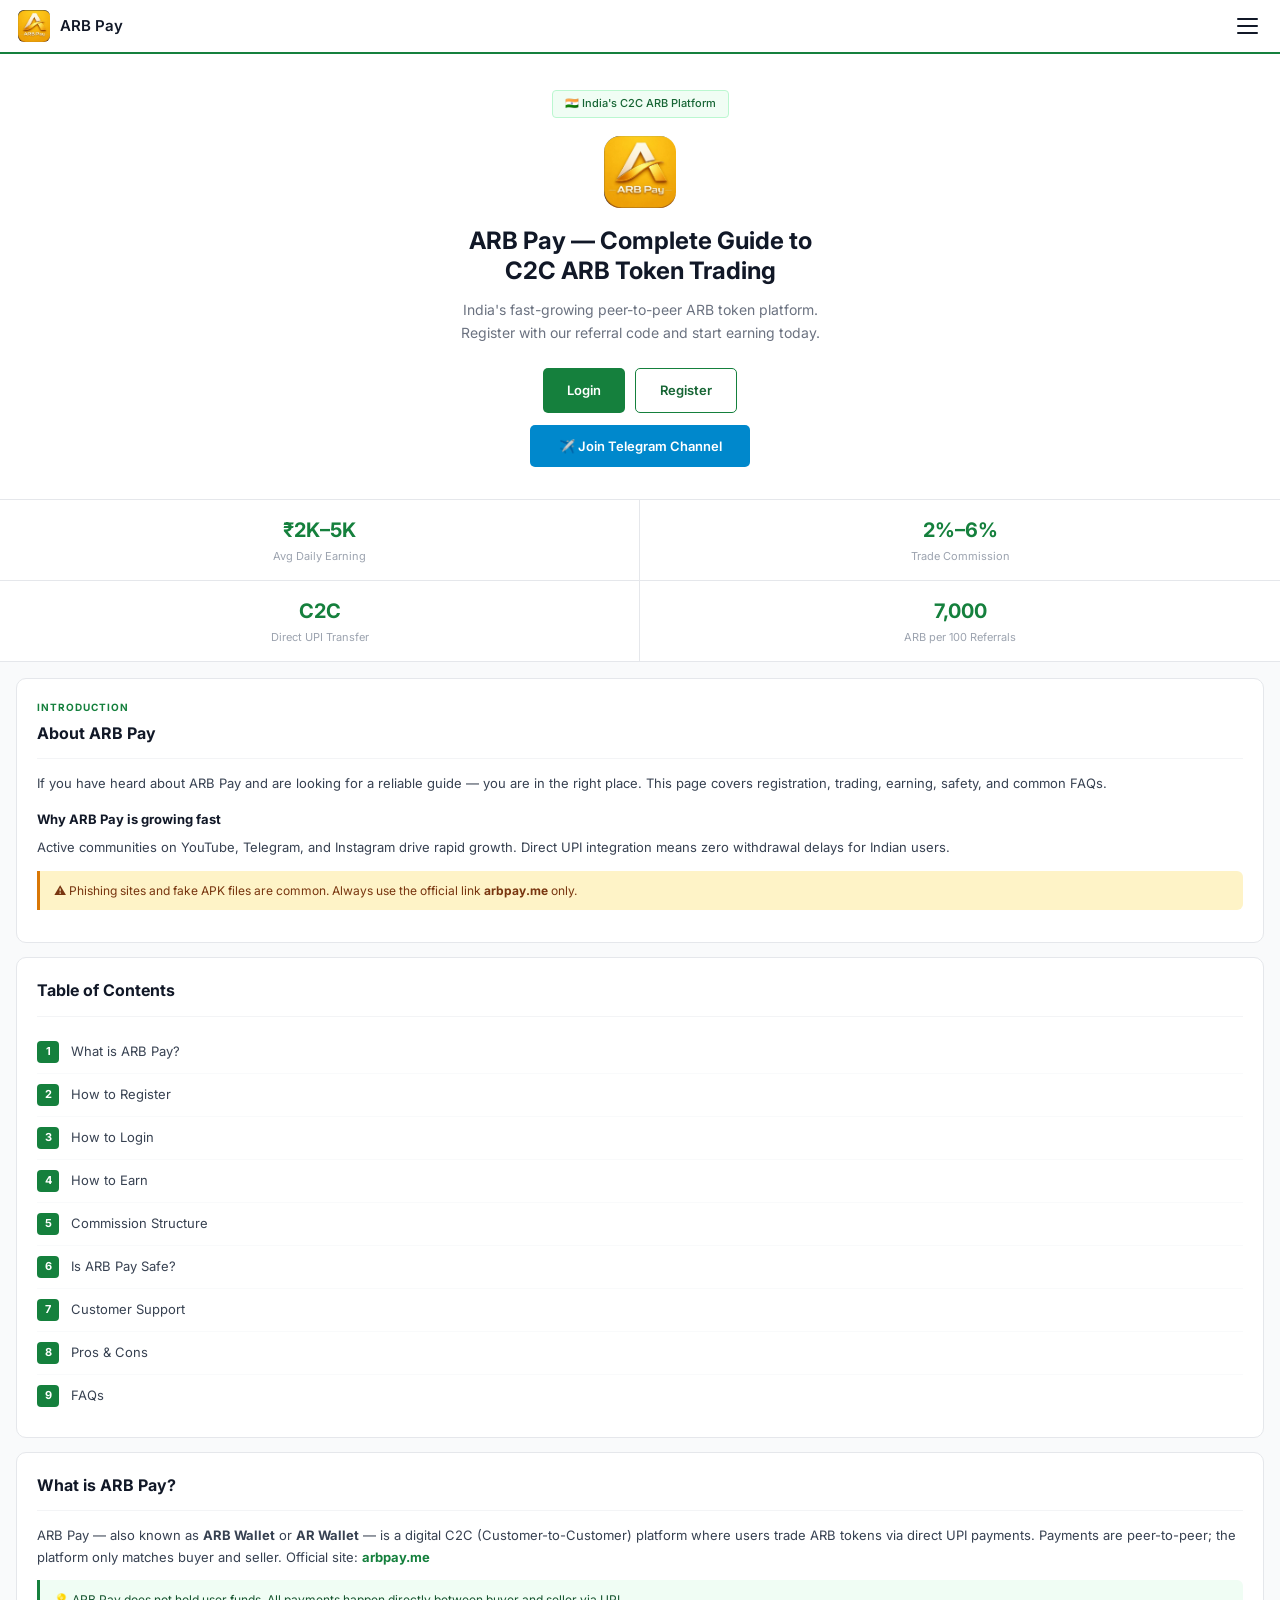
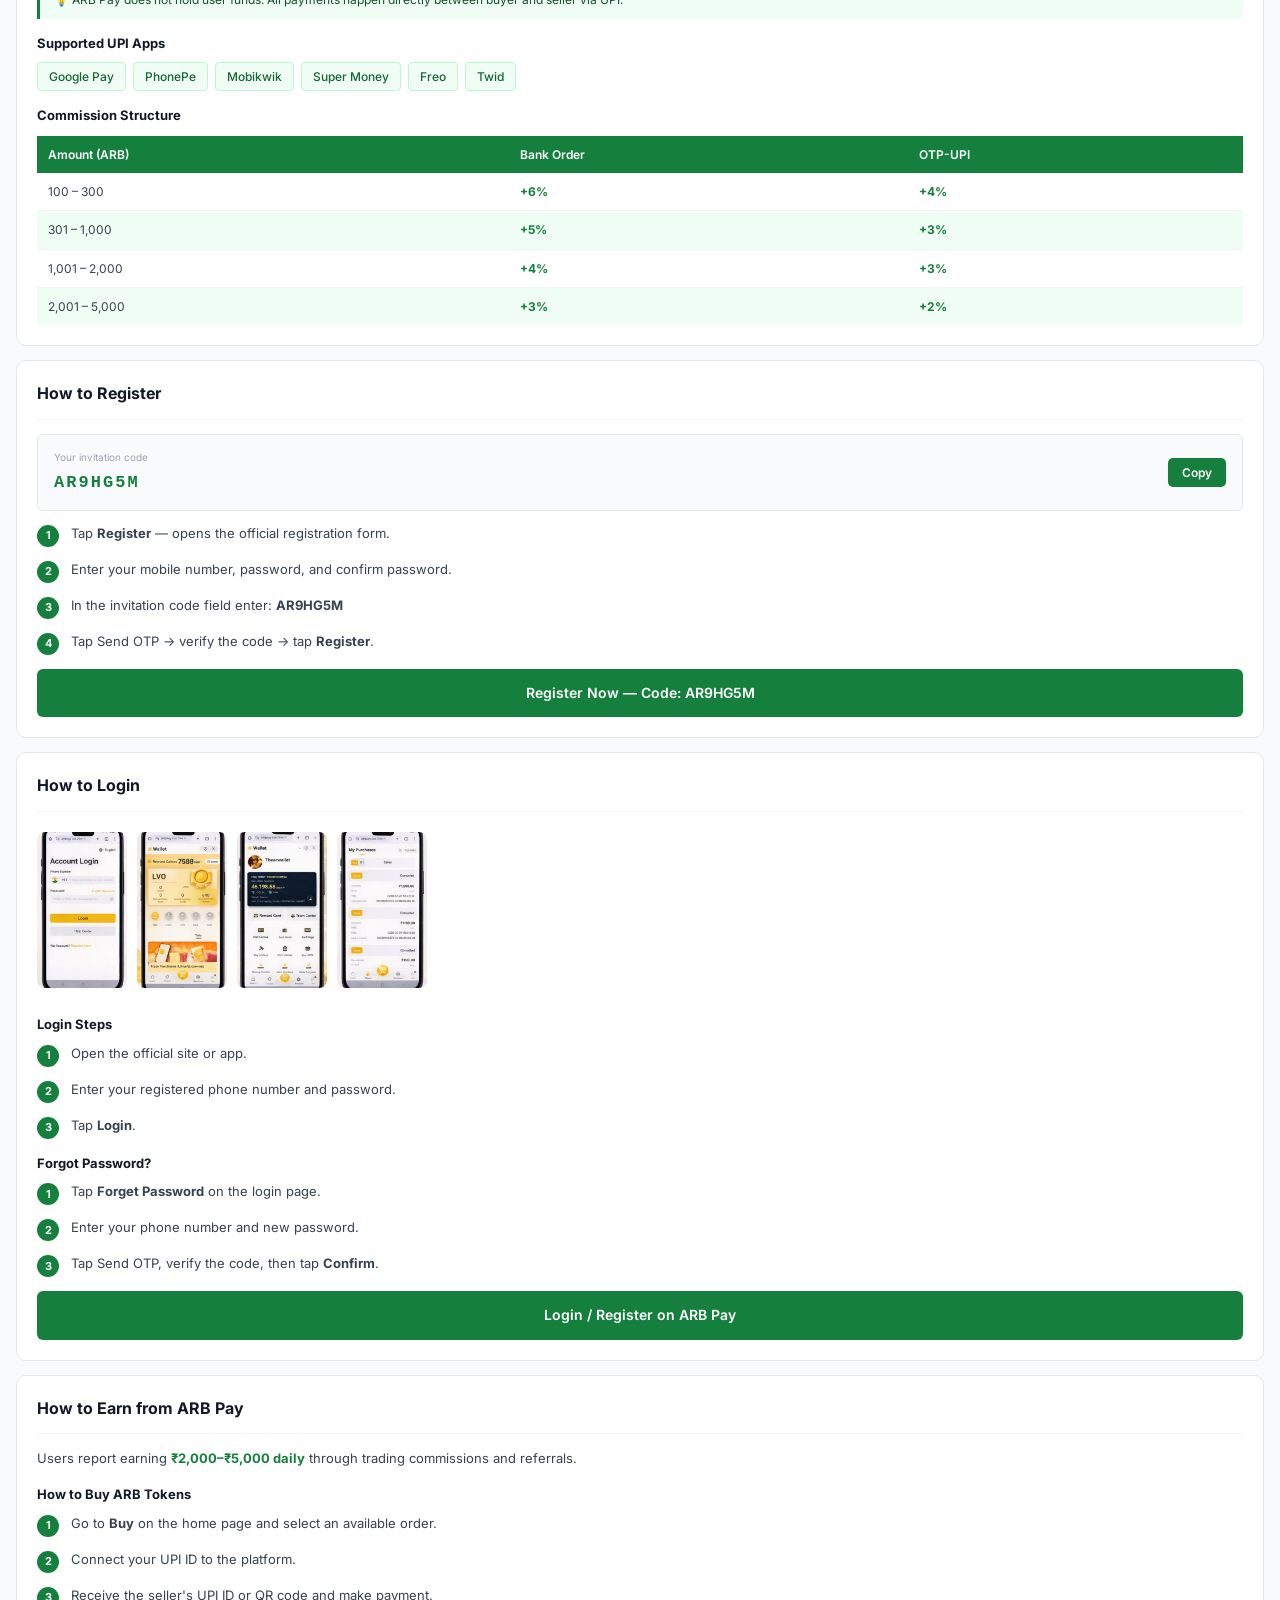
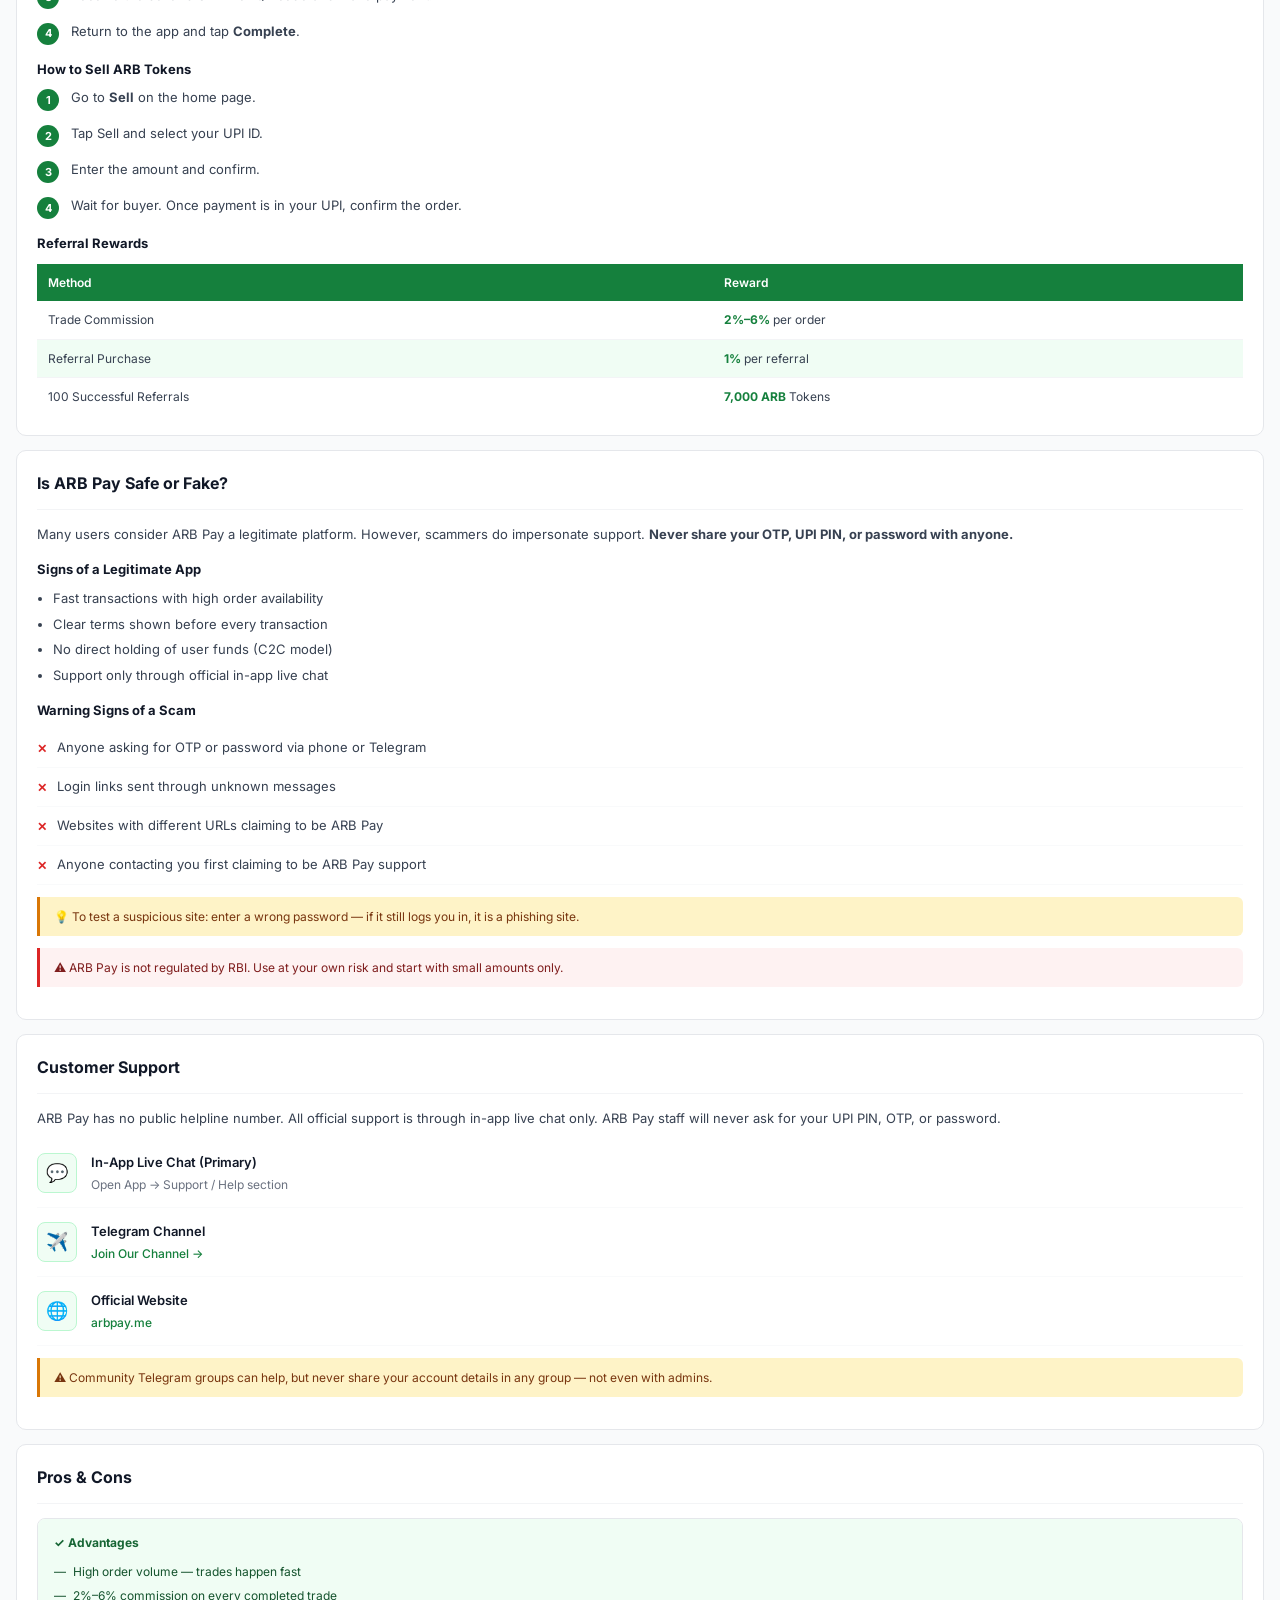
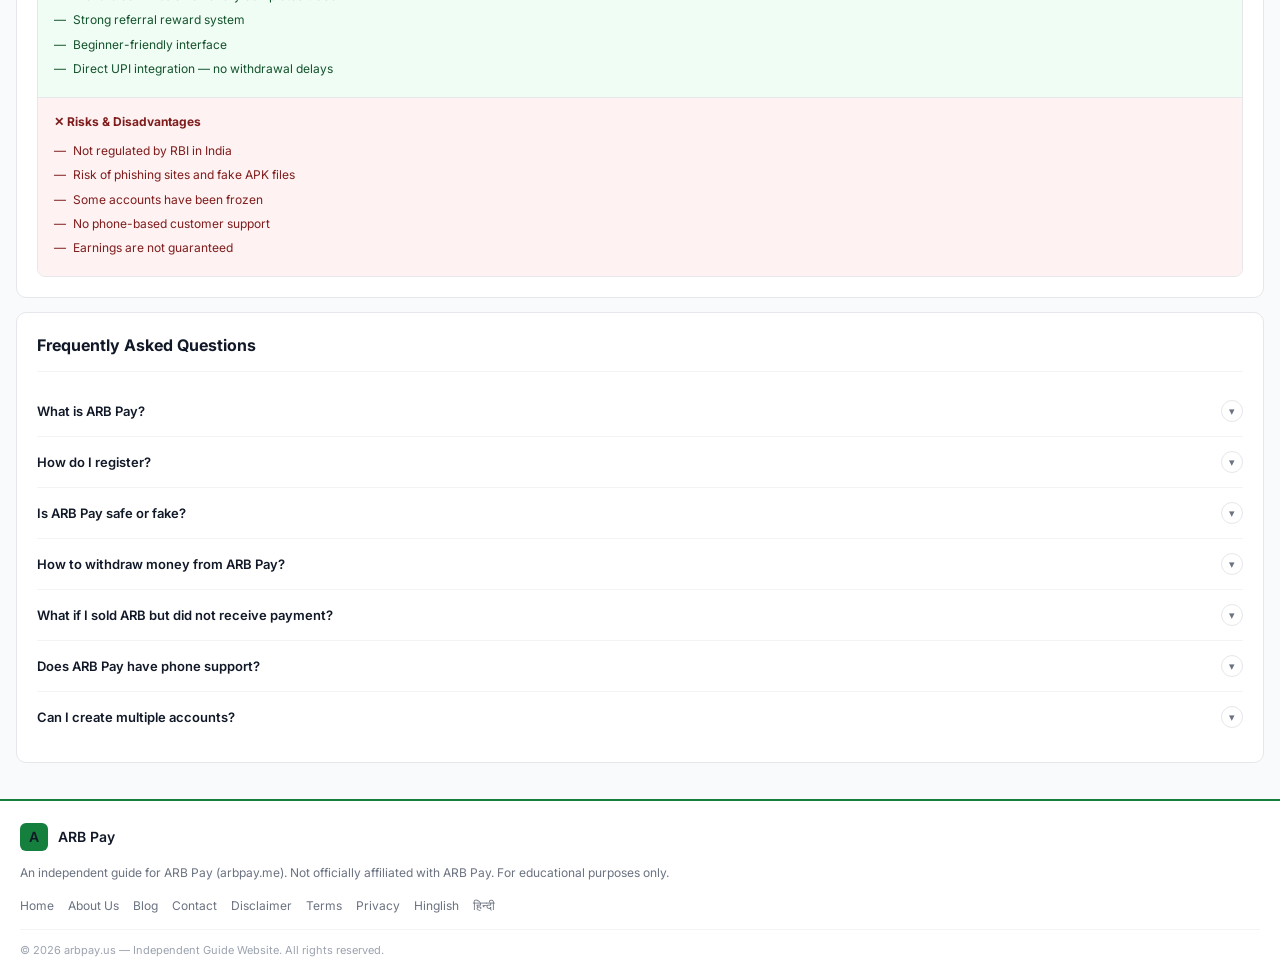
==== index.html @ 57bcad62 "Initial ARB Pay website" ====
<!DOCTYPE html>
<html lang="en">
<head>
  <link rel="icon" type="image/png" href="images/logo.png">
  <meta charset="UTF-8">
  <meta name="viewport" content="width=device-width, initial-scale=1.0">
  <title>ARB Pay – C2C ARB Token Trading Guide | arbpay.us</title>
  <meta name="description" content="Complete guide to ARB Pay. Register safely, trade ARB tokens via UPI, earn commissions. Official referral code: AR9HG5M.">
  <link rel="stylesheet" href="css/style.css">
</head>
<body>

<!-- ═══ NAVBAR ═══════════════════════════════════════════ -->
<nav class="navbar">
  <div class="navbar-brand">
    <div class="navbar-logo">
      <!-- ADD LOGO: replace below with <img src="images/logo.png" alt="ARB Pay"> -->
      <img src="images/logo.png" alt="ARB Pay" class="logo">
    </div>
    <span class="navbar-name">ARB Pay</span>
  </div>
  <button class="hamburger" id="hamBtn" aria-label="Menu">
    <span></span><span></span><span></span>
  </button>
</nav>

<!-- ═══ DRAWER OVERLAY ═══════════════════════════════════ -->
<div class="drawer-overlay" id="drawerOverlay"></div>

<!-- ═══ DRAWER ═══════════════════════════════════════════ -->
<div class="drawer" id="drawer">
  <div class="drawer-header">
    <div class="drawer-header-logo">
      <!-- ADD LOGO: <img src="images/logo.png" alt="ARB Pay"> -->
      <img src="images/logo.png" alt="ARB Pay" class="drawer-logo">
    </div>
    <span>ARB Pay Guide</span>
  </div>
  <button class="drawer-link" data-href="index.html" onclick="location.href='index.html'"><div class="drawer-icon">🏠</div>Home</button>
  <button class="drawer-link" data-href="pages/about.html" onclick="location.href='pages/about.html'"><div class="drawer-icon">💼</div>About Us</button>
  <button class="drawer-link" data-href="pages/blog.html" onclick="location.href='pages/blog.html'"><div class="drawer-icon">📝</div>Blog</button>
  <button class="drawer-link" data-href="pages/contact.html" onclick="location.href='pages/contact.html'"><div class="drawer-icon">📞</div>Contact Us</button>
  <button class="drawer-link" data-href="pages/disclaimer.html" onclick="location.href='pages/disclaimer.html'"><div class="drawer-icon">⚖️</div>Disclaimer</button>
  <button class="drawer-link" data-href="pages/terms.html" onclick="location.href='pages/terms.html'"><div class="drawer-icon">📋</div>Terms &amp; Conditions</button>
  <button class="drawer-link" data-href="pages/privacy.html" onclick="location.href='pages/privacy.html'"><div class="drawer-icon">🔐</div>Privacy Policy</button>
  <button class="drawer-link" data-href="pages/hinglish.html" onclick="location.href='pages/hinglish.html'"><div class="drawer-icon">🇮🇳</div>Hinglish Guide</button>
  <button class="drawer-link" data-href="pages/hindi.html" onclick="location.href='pages/hindi.html'"><div class="drawer-icon">📖</div>हिन्दी गाइड</button>
</div>

<!-- ═══ MAIN ══════════════════════════════════════════════ -->
<div class="main">

  <!-- HERO -->
  <section class="hero">
    <div class="hero-badge">🇮🇳 India's C2C ARB Platform</div>
    <div class="hero-logo">
      <!-- ADD LOGO: replace below with <img src="images/logo.png" alt="ARB Pay"> -->
      <img src="images/logo.png" alt="ARB Pay" class="hero-logo-img">
    </div>
    <h1>ARB Pay — Complete Guide to<br>C2C ARB Token Trading</h1>
    <p>India's fast-growing peer-to-peer ARB token platform. Register with our referral code and start earning today.</p>
    <div class="hero-btns">
      <a href="https://arbpay.me/#/register?code=AR9HG5M" target="_blank" rel="noopener" class="btn-primary">Login</a>
      <a href="https://arbpay.me/#/register?code=AR9HG5M" target="_blank" rel="noopener" class="btn-outline">Register</a>
    </div>
    <div style="display:flex;justify-content:center;">
      <a href="https://t.me/+Jl695jAfKjM0MmQ1" target="_blank" rel="noopener" class="btn-tg">✈️ Join Telegram Channel</a>
    </div>
  </section>

  <!-- STATS -->
  <div class="stats-strip">
    <div class="stat-box"><div class="stat-val">₹2K–5K</div><div class="stat-label">Avg Daily Earning</div></div>
    <div class="stat-box"><div class="stat-val">2%–6%</div><div class="stat-label">Trade Commission</div></div>
    <div class="stat-box"><div class="stat-val">C2C</div><div class="stat-label">Direct UPI Transfer</div></div>
    <div class="stat-box"><div class="stat-val">7,000</div><div class="stat-label">ARB per 100 Referrals</div></div>
  </div>

  <!-- CONTENT -->
  <div class="section">

    <!-- INTRO -->
    <div class="card">
      <div class="card-label">Introduction</div>
      <div class="card-title">About ARB Pay</div>
      <p>If you have heard about ARB Pay and are looking for a reliable guide — you are in the right place. This page covers registration, trading, earning, safety, and common FAQs.</p>
      <h3>Why ARB Pay is growing fast</h3>
      <p>Active communities on YouTube, Telegram, and Instagram drive rapid growth. Direct UPI integration means zero withdrawal delays for Indian users.</p>
      <div class="notice notice-yellow">⚠️ Phishing sites and fake APK files are common. Always use the official link <strong>arbpay.me</strong> only.</div>
    </div>

    <!-- TOC -->
    <div class="card">
      <div class="card-title">Table of Contents</div>
      <div class="toc-list">
        <div class="toc-item"><span class="toc-num">1</span>What is ARB Pay?</div>
        <div class="toc-item"><span class="toc-num">2</span>How to Register</div>
        <div class="toc-item"><span class="toc-num">3</span>How to Login</div>
        <div class="toc-item"><span class="toc-num">4</span>How to Earn</div>
        <div class="toc-item"><span class="toc-num">5</span>Commission Structure</div>
        <div class="toc-item"><span class="toc-num">6</span>Is ARB Pay Safe?</div>
        <div class="toc-item"><span class="toc-num">7</span>Customer Support</div>
        <div class="toc-item"><span class="toc-num">8</span>Pros &amp; Cons</div>
        <div class="toc-item"><span class="toc-num">9</span>FAQs</div>
      </div>
    </div>

    <!-- WHAT IS -->
    <div class="card">
      <div class="card-title">What is ARB Pay?</div>
      <p>ARB Pay — also known as <strong>ARB Wallet</strong> or <strong>AR Wallet</strong> — is a digital C2C (Customer-to-Customer) platform where users trade ARB tokens via direct UPI payments. Payments are peer-to-peer; the platform only matches buyer and seller. Official site: <strong style="color:var(--green)">arbpay.me</strong></p>
      <div class="notice notice-green">💡 ARB Pay does not hold user funds. All payments happen directly between buyer and seller via UPI.</div>
      <h3>Supported UPI Apps</h3>
      <div class="tags">
        <span class="tag">Google Pay</span>
        <span class="tag">PhonePe</span>
        <span class="tag">Mobikwik</span>
        <span class="tag">Super Money</span>
        <span class="tag">Freo</span>
        <span class="tag">Twid</span>
      </div>
      <h3>Commission Structure</h3>
      <table class="data-table">
        <thead><tr><th>Amount (ARB)</th><th>Bank Order</th><th>OTP-UPI</th></tr></thead>
        <tbody>
          <tr><td>100 – 300</td><td><strong>+6%</strong></td><td><strong>+4%</strong></td></tr>
          <tr><td>301 – 1,000</td><td><strong>+5%</strong></td><td><strong>+3%</strong></td></tr>
          <tr><td>1,001 – 2,000</td><td><strong>+4%</strong></td><td><strong>+3%</strong></td></tr>
          <tr><td>2,001 – 5,000</td><td><strong>+3%</strong></td><td><strong>+2%</strong></td></tr>
        </tbody>
      </table>
    </div>

    <!-- REGISTER -->
    <div class="card">
      <div class="card-title">How to Register</div>
      <div class="code-box">
        <div>
          <div class="code-label">Your invitation code</div>
          <div class="code-val">AR9HG5M</div>
        </div>
        <button class="copy-btn" data-copy="AR9HG5M">Copy</button>
      </div>
      <div class="step"><div class="step-num">1</div><div class="step-text">Tap <strong>Register</strong> — opens the official registration form.</div></div>
      <div class="step"><div class="step-num">2</div><div class="step-text">Enter your mobile number, password, and confirm password.</div></div>
      <div class="step"><div class="step-num">3</div><div class="step-text">In the invitation code field enter: <strong>AR9HG5M</strong></div></div>
      <div class="step"><div class="step-num">4</div><div class="step-text">Tap Send OTP → verify the code → tap <strong>Register</strong>.</div></div>
      <a href="https://arbpay.me/#/register?code=AR9HG5M" target="_blank" rel="noopener" class="btn-full">Register Now — Code: AR9HG5M</a>
    </div>

    <!-- LOGIN -->
    <div class="card">
      <div class="card-title">How to Login</div>
      <!-- SCREENSHOTS: replace placeholder divs with actual images like:
           <img src="images/screenshots/login.png" alt="Login screen"> -->
      <div class="screenshot-row">
        <img src="images/screenshots/login.png" alt="Login screen">
        <img src="images/screenshots/home.png" alt="Home screen">
        <img src="images/screenshots/wallet.png" alt="Wallet screen">
        <img src="images/screenshots/trade.png" alt="Trade screen">
      </div>
      <h3>Login Steps</h3>
      <div class="step"><div class="step-num">1</div><div class="step-text">Open the official site or app.</div></div>
      <div class="step"><div class="step-num">2</div><div class="step-text">Enter your registered phone number and password.</div></div>
      <div class="step"><div class="step-num">3</div><div class="step-text">Tap <strong>Login</strong>.</div></div>
      <h3>Forgot Password?</h3>
      <div class="step"><div class="step-num">1</div><div class="step-text">Tap <strong>Forget Password</strong> on the login page.</div></div>
      <div class="step"><div class="step-num">2</div><div class="step-text">Enter your phone number and new password.</div></div>
      <div class="step"><div class="step-num">3</div><div class="step-text">Tap Send OTP, verify the code, then tap <strong>Confirm</strong>.</div></div>
      <a href="https://arbpay.me/#/register?code=AR9HG5M" target="_blank" rel="noopener" class="btn-full">Login / Register on ARB Pay</a>
    </div>

    <!-- EARN -->
    <div class="card">
      <div class="card-title">How to Earn from ARB Pay</div>
      <p>Users report earning <strong style="color:var(--green)">₹2,000–₹5,000 daily</strong> through trading commissions and referrals.</p>
      <h3>How to Buy ARB Tokens</h3>
      <div class="step"><div class="step-num">1</div><div class="step-text">Go to <strong>Buy</strong> on the home page and select an available order.</div></div>
      <div class="step"><div class="step-num">2</div><div class="step-text">Connect your UPI ID to the platform.</div></div>
      <div class="step"><div class="step-num">3</div><div class="step-text">Receive the seller's UPI ID or QR code and make payment.</div></div>
      <div class="step"><div class="step-num">4</div><div class="step-text">Return to the app and tap <strong>Complete</strong>.</div></div>
      <h3>How to Sell ARB Tokens</h3>
      <div class="step"><div class="step-num">1</div><div class="step-text">Go to <strong>Sell</strong> on the home page.</div></div>
      <div class="step"><div class="step-num">2</div><div class="step-text">Tap Sell and select your UPI ID.</div></div>
      <div class="step"><div class="step-num">3</div><div class="step-text">Enter the amount and confirm.</div></div>
      <div class="step"><div class="step-num">4</div><div class="step-text">Wait for buyer. Once payment is in your UPI, confirm the order.</div></div>
      <h3>Referral Rewards</h3>
      <table class="data-table">
        <thead><tr><th>Method</th><th>Reward</th></tr></thead>
        <tbody>
          <tr><td>Trade Commission</td><td><strong>2%–6%</strong> per order</td></tr>
          <tr><td>Referral Purchase</td><td><strong>1%</strong> per referral</td></tr>
          <tr><td>100 Successful Referrals</td><td><strong>7,000 ARB</strong> Tokens</td></tr>
        </tbody>
      </table>
    </div>

    <!-- SAFETY -->
    <div class="card">
      <div class="card-title">Is ARB Pay Safe or Fake?</div>
      <p>Many users consider ARB Pay a legitimate platform. However, scammers do impersonate support. <strong>Never share your OTP, UPI PIN, or password with anyone.</strong></p>
      <h3>Signs of a Legitimate App</h3>
      <ul style="margin-top:8px;padding-left:16px;list-style:disc;">
        <li style="font-size:13px;color:var(--ink-2);margin-bottom:5px;">Fast transactions with high order availability</li>
        <li style="font-size:13px;color:var(--ink-2);margin-bottom:5px;">Clear terms shown before every transaction</li>
        <li style="font-size:13px;color:var(--ink-2);margin-bottom:5px;">No direct holding of user funds (C2C model)</li>
        <li style="font-size:13px;color:var(--ink-2);">Support only through official in-app live chat</li>
      </ul>
      <h3>Warning Signs of a Scam</h3>
      <div class="scam-item"><span class="scam-x">✕</span>Anyone asking for OTP or password via phone or Telegram</div>
      <div class="scam-item"><span class="scam-x">✕</span>Login links sent through unknown messages</div>
      <div class="scam-item"><span class="scam-x">✕</span>Websites with different URLs claiming to be ARB Pay</div>
      <div class="scam-item"><span class="scam-x">✕</span>Anyone contacting you first claiming to be ARB Pay support</div>
      <div class="notice notice-yellow">💡 To test a suspicious site: enter a wrong password — if it still logs you in, it is a phishing site.</div>
      <div class="notice notice-red">⚠️ ARB Pay is not regulated by RBI. Use at your own risk and start with small amounts only.</div>
    </div>

    <!-- SUPPORT -->
    <div class="card">
      <div class="card-title">Customer Support</div>
      <p>ARB Pay has no public helpline number. All official support is through in-app live chat only. ARB Pay staff will never ask for your UPI PIN, OTP, or password.</p>
      <div class="support-item">
        <div class="support-icon">💬</div>
        <div>
          <div class="support-title">In-App Live Chat (Primary)</div>
          <div class="support-sub">Open App → Support / Help section</div>
        </div>
      </div>
      <div class="support-item">
        <div class="support-icon">✈️</div>
        <div>
          <div class="support-title">Telegram Channel</div>
          <div class="support-sub"><a href="https://t.me/+Jl695jAfKjM0MmQ1" target="_blank">Join Our Channel →</a></div>
        </div>
      </div>
      <div class="support-item">
        <div class="support-icon">🌐</div>
        <div>
          <div class="support-title">Official Website</div>
          <div class="support-sub"><a href="https://arbpay.me" target="_blank">arbpay.me</a></div>
        </div>
      </div>
      <div class="notice notice-yellow">⚠️ Community Telegram groups can help, but never share your account details in any group — not even with admins.</div>
    </div>

    <!-- PROS CONS -->
    <div class="card">
      <div class="card-title">Pros &amp; Cons</div>
      <div class="pros-cons">
        <div class="pros-box">
          <h4>✓ Advantages</h4>
          <ul>
            <li><span>—</span>High order volume — trades happen fast</li>
            <li><span>—</span>2%–6% commission on every completed trade</li>
            <li><span>—</span>Strong referral reward system</li>
            <li><span>—</span>Beginner-friendly interface</li>
            <li><span>—</span>Direct UPI integration — no withdrawal delays</li>
          </ul>
        </div>
        <div class="cons-box">
          <h4>✕ Risks &amp; Disadvantages</h4>
          <ul>
            <li><span>—</span>Not regulated by RBI in India</li>
            <li><span>—</span>Risk of phishing sites and fake APK files</li>
            <li><span>—</span>Some accounts have been frozen</li>
            <li><span>—</span>No phone-based customer support</li>
            <li><span>—</span>Earnings are not guaranteed</li>
          </ul>
        </div>
      </div>
    </div>

    <!-- FAQ -->
    <div class="card">
      <div class="card-title">Frequently Asked Questions</div>
      <div class="faq-item">
        <button class="faq-btn"><span class="faq-q">What is ARB Pay?</span><span class="faq-arrow">▾</span></button>
        <div class="faq-answer">ARB Pay is a digital C2C platform for ARB token trading, buy-sell transactions, and referral earning. Also known as ARB Wallet and AR Wallet. Official site: arbpay.me.</div>
      </div>
      <div class="faq-item">
        <button class="faq-btn"><span class="faq-q">How do I register?</span><span class="faq-arrow">▾</span></button>
        <div class="faq-answer">Tap Register on this page. Enter your phone number, create a password, and use invitation code <strong>AR9HG5M</strong>. Verify via OTP and you are ready.</div>
      </div>
      <div class="faq-item">
        <button class="faq-btn"><span class="faq-q">Is ARB Pay safe or fake?</span><span class="faq-arrow">▾</span></button>
        <div class="faq-answer">Many users consider it safe. Always start with a small amount and never share your OTP or account details with anyone including those claiming to be support agents.</div>
      </div>
      <div class="faq-item">
        <button class="faq-btn"><span class="faq-q">How to withdraw money from ARB Pay?</span><span class="faq-arrow">▾</span></button>
        <div class="faq-answer">ARB Pay does not support direct bank withdrawals. Sell your ARB tokens — the buyer sends money directly to your UPI. Confirm the order only after verifying you have received payment.</div>
      </div>
      <div class="faq-item">
        <button class="faq-btn"><span class="faq-q">What if I sold ARB but did not receive payment?</span><span class="faq-arrow">▾</span></button>
        <div class="faq-answer">Do NOT tap "Confirm Receipt." Immediately tap the <strong>Appeal</strong> button to freeze the transaction and notify support. Confirming without payment is irreversible.</div>
      </div>
      <div class="faq-item">
        <button class="faq-btn"><span class="faq-q">Does ARB Pay have phone support?</span><span class="faq-arrow">▾</span></button>
        <div class="faq-answer">No. All support is through the official in-app live chat only. Anyone calling you claiming to be ARB Pay support is a scammer.</div>
      </div>
      <div class="faq-item">
        <button class="faq-btn"><span class="faq-q">Can I create multiple accounts?</span><span class="faq-arrow">▾</span></button>
        <div class="faq-answer">No. One account per user is strictly enforced. Duplicate accounts are permanently suspended without prior notice.</div>
      </div>
    </div>

  </div><!-- /section -->
</div><!-- /main -->

<!-- ═══ FOOTER ════════════════════════════════════════════ -->
<footer class="footer">
  <div class="footer-brand">
    <div class="footer-logo">
      <!-- ADD LOGO: <img src="images/logo.png" alt="ARB Pay"> -->
      <span class="footer-logo-text">A</span>
    </div>
    <span>ARB Pay</span>
  </div>
  <p class="footer-desc">An independent guide for ARB Pay (arbpay.me). Not officially affiliated with ARB Pay. For educational purposes only.</p>
  <div class="footer-links">
    <a href="index.html">Home</a>
    <a href="pages/about.html">About Us</a>
    <a href="pages/blog.html">Blog</a>
    <a href="pages/contact.html">Contact</a>
    <a href="pages/disclaimer.html">Disclaimer</a>
    <a href="pages/terms.html">Terms</a>
    <a href="pages/privacy.html">Privacy</a>
    <a href="pages/hinglish.html">Hinglish</a>
    <a href="pages/hindi.html">हिन्दी</a>
  </div>
  <div class="footer-copy">© 2026 arbpay.us — Independent Guide Website. All rights reserved.</div>
</footer>

<script src="js/app.js"></script>
</body>
</html>
---- css/style.css ----
@import url('https://fonts.googleapis.com/css2?family=Inter:wght@400;500;600;700&display=swap');

/* ─── RESET ─────────────────────────────── */
*, *::before, *::after { box-sizing: border-box; margin: 0; padding: 0; }
html { scroll-behavior: smooth; }
body { font-family: 'Inter', -apple-system, BlinkMacSystemFont, sans-serif; font-size: 15px; line-height: 1.6; background: #F9FAFB; color: #111827; -webkit-font-smoothing: antialiased; }
a { text-decoration: none; color: inherit; }
ul, ol { padding-left: 0; list-style: none; }
button { cursor: pointer; font-family: inherit; }
img { max-width: 100%; display: block; }

/* ─── TOKENS ─────────────────────────────── */
:root {
  --green:   #15803D;
  --green-d: #166534;
  --green-l: #DCFCE7;
  --green-50:#F0FDF4;
  --gold:    #B45309;
  --gold-l:  #FEF3C7;
  --gold-b:  #D97706;
  --ink:     #111827;
  --ink-2:   #374151;
  --ink-3:   #6B7280;
  --ink-4:   #9CA3AF;
  --border:  #E5E7EB;
  --white:   #FFFFFF;
  --surface: #F9FAFB;
  --red-bg:  #FEF2F2;
  --red:     #DC2626;
}

/* ─── NAVBAR ─────────────────────────────── */
.navbar {
  position: fixed; top: 0; left: 0; right: 0; z-index: 100;
  background: var(--white);
  border-bottom: 2px solid var(--green);
  height: 54px;
  display: flex; align-items: center; justify-content: space-between;
  padding: 0 18px;
}
.navbar-brand {
  display: flex; align-items: center; gap: 10px;
}
.navbar-logo {
  width: 32px; height: 32px;
  background: var(--green);
  border-radius: 6px;
  display: flex; align-items: center; justify-content: center;
  overflow: hidden;
}
.navbar-logo img { width: 100%; height: 100%; object-fit: cover; }
.navbar-logo-text { color: var(--white); font-weight: 600; font-size: 14px; }
.navbar-name { font-size: 15px; font-weight: 600; color: var(--ink); }

.hamburger {
  background: none; border: none;
  display: flex; flex-direction: column; gap: 5px; padding: 4px;
}
.hamburger span {
  display: block; width: 21px; height: 2px;
  background: var(--ink); border-radius: 2px;
  transition: all 0.22s ease;
}
.hamburger.open span:nth-child(1) { transform: translateY(7px) rotate(45deg); }
.hamburger.open span:nth-child(2) { opacity: 0; }
.hamburger.open span:nth-child(3) { transform: translateY(-7px) rotate(-45deg); }

/* ─── DRAWER ─────────────────────────────── */
.drawer-overlay {
  display: none;
  position: fixed; inset: 54px 0 0 0;
  background: rgba(0,0,0,0.3);
  z-index: 98;
}
.drawer-overlay.show { display: block; }

.drawer {
  position: fixed; top: 54px; right: 0;
  width: 248px; height: calc(100vh - 54px);
  background: var(--white);
  border-left: 2px solid var(--green);
  z-index: 99;
  overflow-y: auto;
  transform: translateX(110%);
  transition: transform 0.28s cubic-bezier(0.4,0,0.2,1);
  box-shadow: -4px 0 20px rgba(0,0,0,0.08);
}
.drawer.open { transform: translateX(0); }
.logo{
    width:40px;
    height:40px;
    object-fit:contain;
}

.drawer-logo{
    width:40px;
    height:40px;
    object-fit:contain;
}
.hero-logo-img{
    width:80px;
    height:80px;
    object-fit:contain;
}

.drawer-header {
  background: var(--green);
  padding: 14px 16px;
  display: flex; align-items: center; gap: 10px;
}
.drawer-header-logo {
  width: 28px; height: 28px;
  background: rgba(255,255,255,0.2);
  border-radius: 5px;
  display: flex; align-items: center; justify-content: center;
  overflow: hidden;
}
.drawer-header-logo img { width: 100%; height: 100%; object-fit: cover; }
.drawer-header-logo-text { color: var(--white); font-size: 12px; font-weight: 600; }
.drawer-header span { color: var(--white); font-size: 13px; font-weight: 600; }

.drawer-link {
  display: flex; align-items: center; gap: 12px;
  padding: 13px 16px;
  border-bottom: 1px solid #F3F4F6;
  font-size: 13px; font-weight: 500; color: var(--ink-2);
  transition: background 0.12s, color 0.12s;
  background: none; border-left: none; border-right: none; border-top: none;
  width: 100%; text-align: left;
}
.drawer-link:hover, .drawer-link.active {
  background: var(--green-50); color: var(--green-d);
}
.drawer-icon {
  width: 26px; height: 26px;
  background: #F3F4F6; border-radius: 5px;
  display: flex; align-items: center; justify-content: center;
  font-size: 14px; flex-shrink: 0;
  transition: background 0.12s;
}
.drawer-link:hover .drawer-icon { background: var(--green-l); }

/* ─── MAIN CONTENT ────────────────────────── */
.main { padding-top: 54px; }

/* ─── HERO ─────────────────────────────────── */
.hero {
  background: var(--white);
  border-bottom: 1px solid var(--border);
  padding: 36px 20px 32px;
  text-align: center;
}
.hero-badge {
  display: inline-flex; align-items: center; gap: 6px;
  border: 1px solid #BBF7D0; color: var(--green-d);
  font-size: 11px; font-weight: 500;
  padding: 4px 12px; border-radius: 4px;
  background: var(--green-50); margin-bottom: 18px;
}
.hero-logo {
  width: 72px; height: 72px;
  background: var(--green); border-radius: 16px;
  margin: 0 auto 18px;
  display: flex; align-items: center; justify-content: center;
  overflow: hidden;
}
.hero-logo img { width: 100%; height: 100%; object-fit: cover; }
.hero-logo-text { color: var(--white); font-size: 28px; font-weight: 700; }
.hero h1 {
  font-size: 24px; font-weight: 700; line-height: 1.25;
  color: var(--ink); margin-bottom: 12px;
}
.hero p {
  font-size: 14px; color: var(--ink-3); line-height: 1.65;
  margin-bottom: 24px; max-width: 380px; margin-left: auto; margin-right: auto;
}
.hero-btns { display: flex; gap: 10px; justify-content: center; flex-wrap: wrap; margin-bottom: 12px; }

.btn-primary {
  display: inline-flex; align-items: center; gap: 6px;
  background: var(--green); color: var(--white);
  font-size: 13px; font-weight: 600;
  padding: 11px 24px; border-radius: 5px; border: none;
  transition: background 0.15s;
  text-decoration: none;
}
.btn-primary:hover { background: var(--green-d); }

.btn-outline {
  display: inline-flex; align-items: center; gap: 6px;
  background: var(--white); color: var(--green-d);
  font-size: 13px; font-weight: 600;
  padding: 11px 24px; border-radius: 5px;
  border: 1.5px solid var(--green);
  transition: background 0.15s;
  text-decoration: none;
}
.btn-outline:hover { background: var(--green-50); }

.btn-tg {
  display: inline-flex; align-items: center; justify-content: center; gap: 7px;
  background: #0088cc; color: var(--white);
  font-size: 13px; font-weight: 600;
  padding: 11px 24px; border-radius: 5px; border: none;
  min-width: 220px; text-decoration: none;
  transition: opacity 0.15s;
}
.btn-tg:hover { opacity: 0.9; }

/* ─── STATS STRIP ─────────────────────────── */
.stats-strip {
  display: grid; grid-template-columns: 1fr 1fr;
  background: var(--white);
  border-bottom: 1px solid var(--border);
}
.stat-box {
  padding: 14px 12px; text-align: center;
  border-right: 1px solid var(--border);
  border-bottom: 1px solid var(--border);
}
.stat-box:nth-child(2n) { border-right: none; }
.stat-box:nth-child(3), .stat-box:nth-child(4) { border-bottom: none; }
.stat-val { font-size: 20px; font-weight: 700; color: var(--green); }
.stat-label { font-size: 11px; color: var(--ink-4); margin-top: 2px; }

/* ─── SECTION ─────────────────────────────── */
.section { padding: 16px; }

/* ─── CARD ─────────────────────────────────── */
.card {
  background: var(--white);
  border: 1px solid var(--border);
  border-radius: 10px;
  padding: 20px;
  margin-bottom: 14px;
}
.card-label {
  font-size: 10px; font-weight: 700;
  letter-spacing: 0.1em; text-transform: uppercase;
  color: var(--green); margin-bottom: 6px;
}
.card-title {
  font-size: 16px; font-weight: 700; color: var(--ink);
  padding-bottom: 12px; margin-bottom: 14px;
  border-bottom: 1px solid #F3F4F6;
}
.card p { font-size: 13px; color: var(--ink-2); line-height: 1.65; margin-bottom: 10px; }
.card p:last-child { margin-bottom: 0; }
.card h3 { font-size: 13px; font-weight: 700; color: var(--ink); margin: 14px 0 8px; }

/* ─── NOTICE BOXES ────────────────────────── */
.notice {
  padding: 10px 14px; font-size: 12px; line-height: 1.6;
  margin: 12px 0; border-left: 3px solid;
}
.notice-green  { background: var(--green-50); border-color: var(--green);   color: #14532D; border-radius: 0 6px 6px 0; }
.notice-yellow { background: var(--gold-l);   border-color: var(--gold-b);  color: #78350F; border-radius: 0 6px 6px 0; }
.notice-red    { background: var(--red-bg);   border-color: var(--red);     color: #7F1D1D; border-radius: 0 6px 6px 0; }

/* ─── TOC ─────────────────────────────────── */
.toc-list { margin-top: 8px; }
.toc-item {
  display: flex; align-items: center; gap: 12px;
  padding: 10px 0; border-bottom: 1px solid #F9FAFB;
  font-size: 13px; color: var(--ink-2);
}
.toc-item:last-child { border-bottom: none; }
.toc-num {
  width: 22px; height: 22px; flex-shrink: 0;
  background: var(--green); color: var(--white);
  border-radius: 4px; display: flex; align-items: center;
  justify-content: center; font-size: 11px; font-weight: 700;
}

/* ─── TAGS ─────────────────────────────────── */
.tags { display: flex; flex-wrap: wrap; gap: 7px; margin-top: 8px; }
.tag {
  background: var(--green-50); color: var(--green-d);
  border: 1px solid #BBF7D0; font-size: 12px; font-weight: 500;
  padding: 4px 11px; border-radius: 4px;
}

/* ─── TABLE ─────────────────────────────────── */
.data-table { width: 100%; border-collapse: collapse; font-size: 12px; margin-top: 10px; }
.data-table thead tr { background: var(--green); }
.data-table th { padding: 9px 11px; text-align: left; color: var(--white); font-weight: 600; }
.data-table td { padding: 9px 11px; border-bottom: 1px solid #F3F4F6; color: var(--ink-2); }
.data-table tbody tr:last-child td { border-bottom: none; }
.data-table tbody tr:nth-child(even) td { background: var(--green-50); }
.data-table td strong { color: var(--green); }

/* ─── CODE BOX (referral code) ───────────────── */
.code-box {
  background: var(--surface); border: 1px solid var(--border);
  border-radius: 6px; padding: 14px 16px;
  display: flex; align-items: center; justify-content: space-between;
  margin: 12px 0;
}
.code-label { font-size: 10px; color: var(--ink-4); margin-bottom: 4px; }
.code-val { font-size: 17px; font-weight: 700; color: var(--green); letter-spacing: 0.12em; font-family: monospace; }
.copy-btn {
  background: var(--green); color: var(--white);
  border: none; border-radius: 5px;
  padding: 7px 14px; font-size: 12px; font-weight: 600;
  cursor: pointer; transition: background 0.15s;
}
.copy-btn:hover { background: var(--green-d); }

/* ─── STEPS ─────────────────────────────────── */
.step { display: flex; gap: 12px; margin-bottom: 12px; }
.step:last-child { margin-bottom: 0; }
.step-num {
  width: 22px; height: 22px; flex-shrink: 0;
  background: var(--green); color: var(--white);
  border-radius: 50%; display: flex; align-items: center;
  justify-content: center; font-size: 11px; font-weight: 700;
  margin-top: 2px;
}
.step-text { font-size: 13px; color: var(--ink-2); line-height: 1.55; }

/* ─── SCREENSHOT ROW ──────────────────────── */
.screenshot-row { display: flex; gap: 10px; overflow-x: auto; padding: 6px 0 12px; -webkit-overflow-scrolling: touch; }
.screenshot-ph {
  flex-shrink: 0; width: 90px; height: 156px;
  background: var(--surface); border: 1px dashed var(--border);
  border-radius: 8px; display: flex; align-items: center;
  justify-content: center; text-align: center; padding: 8px;
}
.screenshot-ph p { font-size: 11px; color: var(--ink-4); line-height: 1.4; }
.screenshot-row img { width: 90px; height: 156px; object-fit: cover; border-radius: 8px; flex-shrink: 0; }

/* ─── SUPPORT CARDS ───────────────────────── */
.support-item {
  display: flex; align-items: center; gap: 14px;
  padding: 13px 0; border-bottom: 1px solid #F9FAFB;
}
.support-item:last-of-type { border-bottom: none; }
.support-icon {
  width: 40px; height: 40px; flex-shrink: 0;
  background: var(--green-50); border: 1px solid #BBF7D0;
  border-radius: 8px; display: flex; align-items: center;
  justify-content: center; font-size: 18px;
}
.support-title { font-size: 13px; font-weight: 600; color: var(--ink); margin-bottom: 2px; }
.support-sub { font-size: 12px; color: var(--ink-3); }
.support-sub a { color: var(--green); font-weight: 500; }

/* ─── SCAM LIST ───────────────────────────── */
.scam-item {
  display: flex; align-items: flex-start; gap: 10px;
  padding: 9px 0; border-bottom: 1px solid #F9FAFB;
  font-size: 13px; color: var(--ink-2); line-height: 1.5;
}
.scam-item:last-child { border-bottom: none; }
.scam-x { color: var(--red); font-weight: 700; font-size: 12px; flex-shrink: 0; margin-top: 2px; }

/* ─── PROS / CONS ─────────────────────────── */
.pros-cons { border: 1px solid var(--border); border-radius: 8px; overflow: hidden; margin-top: 10px; }
.pros-box { background: var(--green-50); padding: 14px 16px; border-bottom: 1px solid var(--border); }
.cons-box { background: var(--red-bg); padding: 14px 16px; }
.pros-box h4 { font-size: 12px; font-weight: 700; color: var(--green-d); margin-bottom: 10px; }
.cons-box h4 { font-size: 12px; font-weight: 700; color: #7F1D1D; margin-bottom: 10px; }
.pros-box li { font-size: 12px; color: #14532D; margin-bottom: 5px; display: flex; gap: 7px; }
.cons-box li { font-size: 12px; color: #7F1D1D; margin-bottom: 5px; display: flex; gap: 7px; }

/* ─── FAQ ─────────────────────────────────── */
.faq-item { border-bottom: 1px solid #F3F4F6; }
.faq-item:last-child { border-bottom: none; }
.faq-btn {
  width: 100%; background: none; border: none;
  display: flex; align-items: center; justify-content: space-between; gap: 12px;
  padding: 14px 0; text-align: left; cursor: pointer;
}
.faq-q { font-size: 13px; font-weight: 600; color: var(--ink); line-height: 1.4; }
.faq-arrow {
  width: 22px; height: 22px; flex-shrink: 0;
  border: 1px solid var(--border); border-radius: 50%;
  display: flex; align-items: center; justify-content: center;
  font-size: 11px; color: var(--ink-3);
  transition: all 0.2s;
}
.faq-btn.open .faq-arrow { background: var(--green); border-color: var(--green); color: var(--white); transform: rotate(180deg); }
.faq-answer {
  max-height: 0; overflow: hidden;
  transition: max-height 0.32s ease;
  font-size: 13px; color: var(--ink-2); line-height: 1.65;
}
.faq-answer.open { max-height: 300px; padding-bottom: 14px; }

/* ─── PAGE HEADER ─────────────────────────── */
.page-header {
  background: var(--white); border-bottom: 2px solid var(--green);
  padding: 28px 20px 22px; text-align: center;
}
.page-icon { font-size: 36px; margin-bottom: 10px; }
.page-header h1 { font-size: 22px; font-weight: 700; color: var(--ink); margin-bottom: 6px; }
.page-header p { font-size: 13px; color: var(--ink-3); }

/* ─── LEGAL ───────────────────────────────── */
.legal-badge {
  display: inline-flex; align-items: center; gap: 5px;
  background: var(--green-50); border: 1px solid #BBF7D0;
  color: var(--green-d); font-size: 11px; font-weight: 500;
  padding: 4px 12px; border-radius: 4px; margin-bottom: 16px;
}
.legal-section { margin-bottom: 18px; padding-bottom: 18px; border-bottom: 1px solid #F3F4F6; }
.legal-section:last-child { border-bottom: none; margin-bottom: 0; padding-bottom: 0; }
.legal-section h3 { font-size: 14px; font-weight: 700; color: var(--ink); margin-bottom: 7px; }
.legal-section p, .legal-section li { font-size: 13px; color: var(--ink-2); line-height: 1.7; }
.legal-section ul { padding-left: 16px; margin-top: 6px; list-style: disc; }
.legal-section li { margin-bottom: 4px; }

/* ─── BLOG CARD ───────────────────────────── */
.blog-card { background: var(--white); border: 1px solid var(--border); border-radius: 10px; padding: 18px; margin-bottom: 12px; }
.blog-emoji { font-size: 28px; margin-bottom: 10px; }
.blog-date { font-size: 11px; color: var(--green); font-weight: 600; margin-bottom: 5px; }
.blog-title { font-size: 15px; font-weight: 700; color: var(--ink); margin-bottom: 7px; line-height: 1.3; }
.blog-desc { font-size: 13px; color: var(--ink-2); line-height: 1.55; margin-bottom: 10px; }
.blog-link { font-size: 12px; color: var(--green); font-weight: 600; }

/* ─── BUTTON FULL ─────────────────────────── */
.btn-full {
  display: flex; align-items: center; justify-content: center; gap: 7px;
  width: 100%; padding: 13px;
  background: var(--green); color: var(--white);
  border: none; border-radius: 6px;
  font-size: 14px; font-weight: 600;
  margin-top: 14px; transition: background 0.15s;
  text-decoration: none;
}
.btn-full:hover { background: var(--green-d); }

/* ─── FOOTER ─────────────────────────────── */
.footer {
  background: var(--white); border-top: 2px solid var(--green);
  padding: 22px 20px 18px; margin-top: 6px;
}
.footer-brand { display: flex; align-items: center; gap: 10px; margin-bottom: 12px; }
.footer-logo {
  width: 28px; height: 28px; background: var(--green); border-radius: 6px;
  display: flex; align-items: center; justify-content: center; overflow: hidden;
}
.footer-logo img { width: 100%; height: 100%; object-fit: cover; }
.footer-logo-text { color: var(--white); font-size: 12px; font-weight: 600; }
.footer-brand span { font-size: 14px; font-weight: 600; color: var(--ink); }
.footer-desc { font-size: 12px; color: var(--ink-3); line-height: 1.6; margin-bottom: 14px; }
.footer-links { display: flex; flex-wrap: wrap; gap: 14px; margin-bottom: 14px; }
.footer-links a { font-size: 12px; color: var(--ink-3); transition: color 0.12s; }
.footer-links a:hover { color: var(--green); }
.footer-copy { font-size: 11px; color: var(--ink-4); padding-top: 12px; border-top: 1px solid #F3F4F6; }

/* ─── PAGE VIEWS ─────────────────────────── */
.page-view { display: none; }
.page-view.active { display: block; }
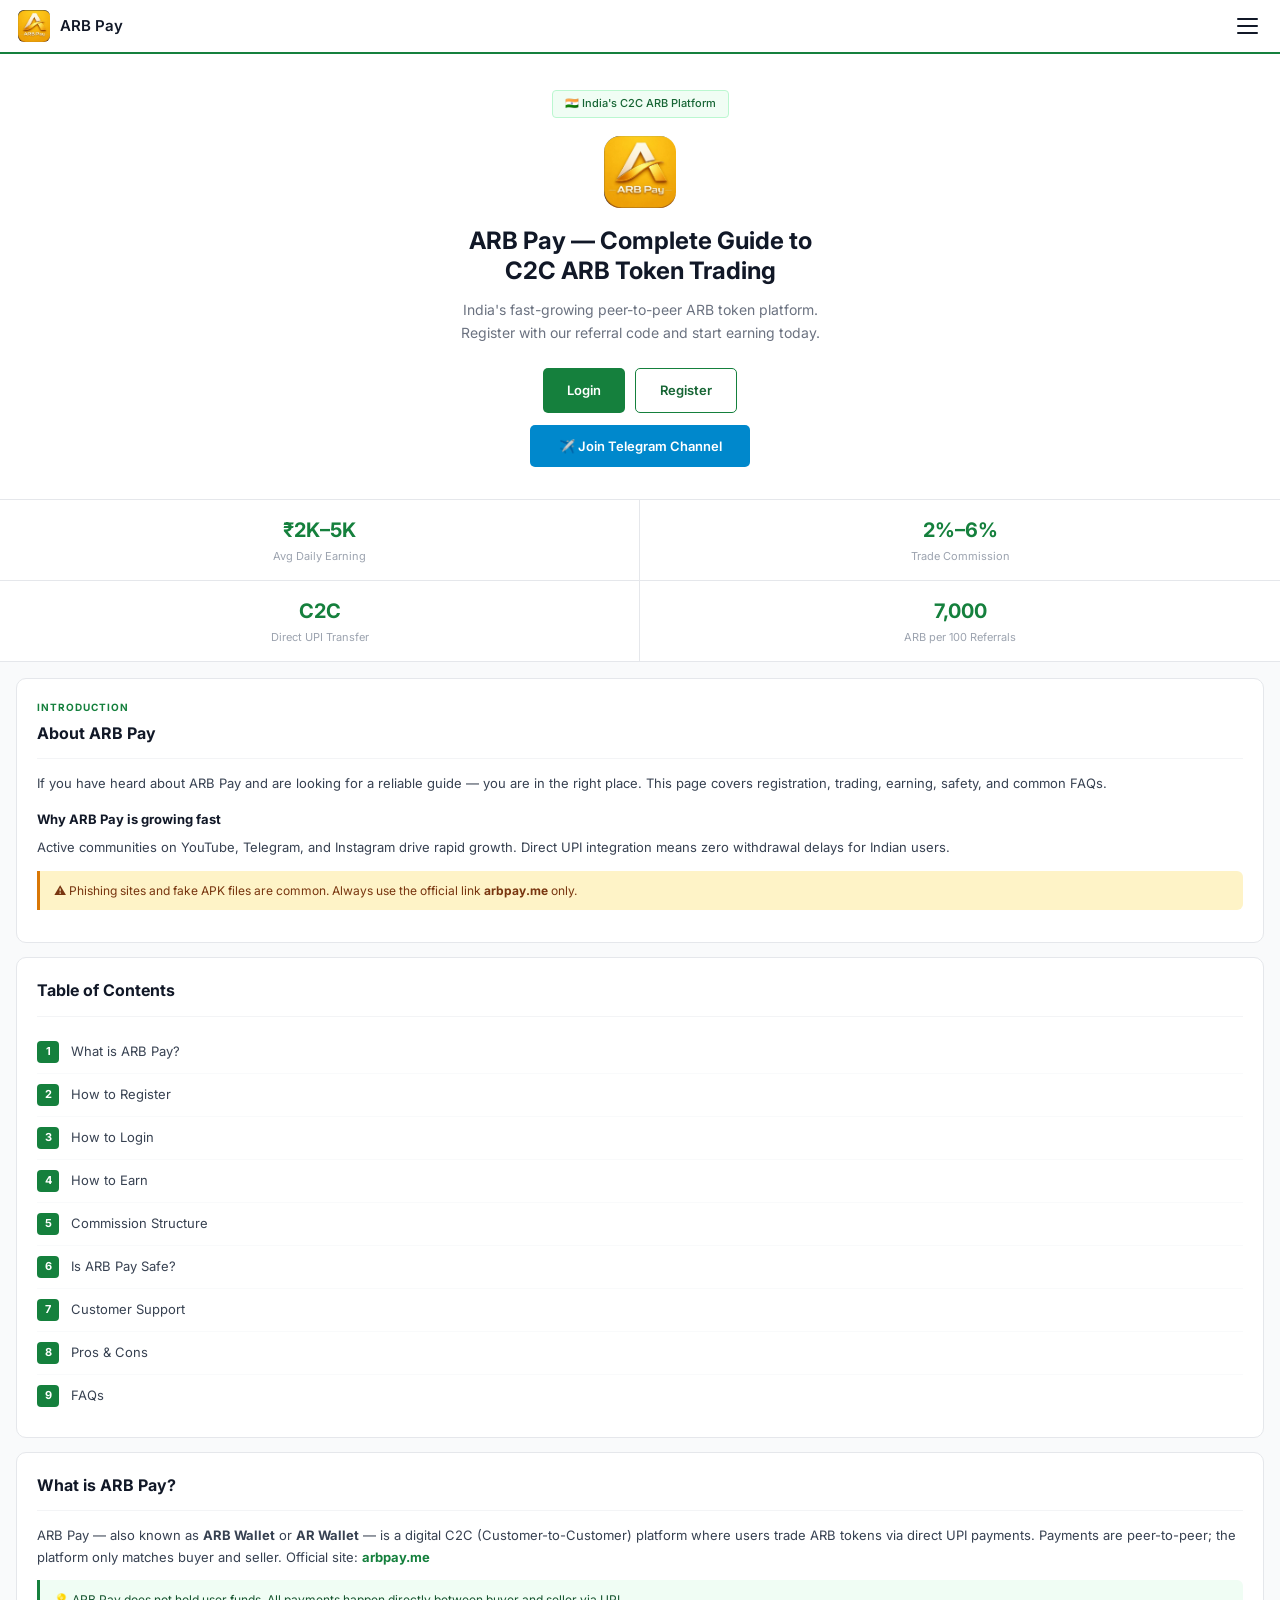
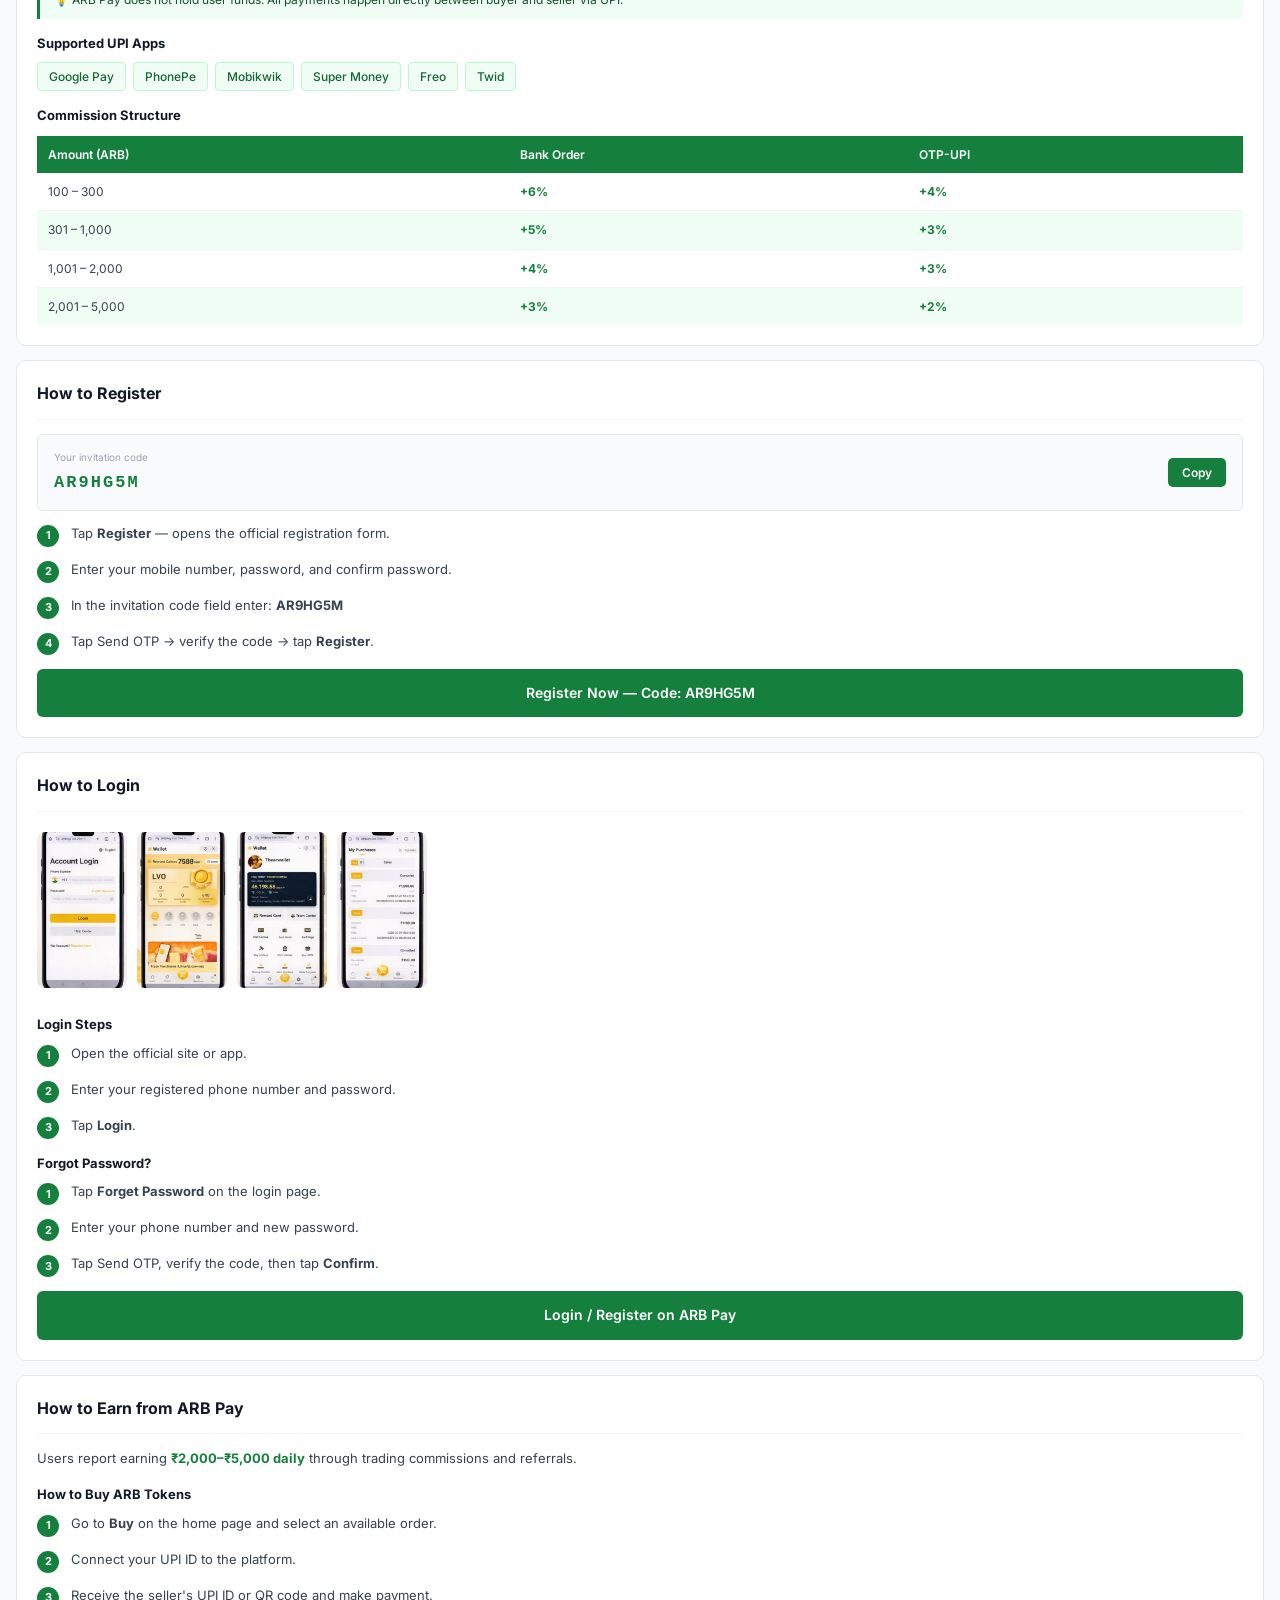
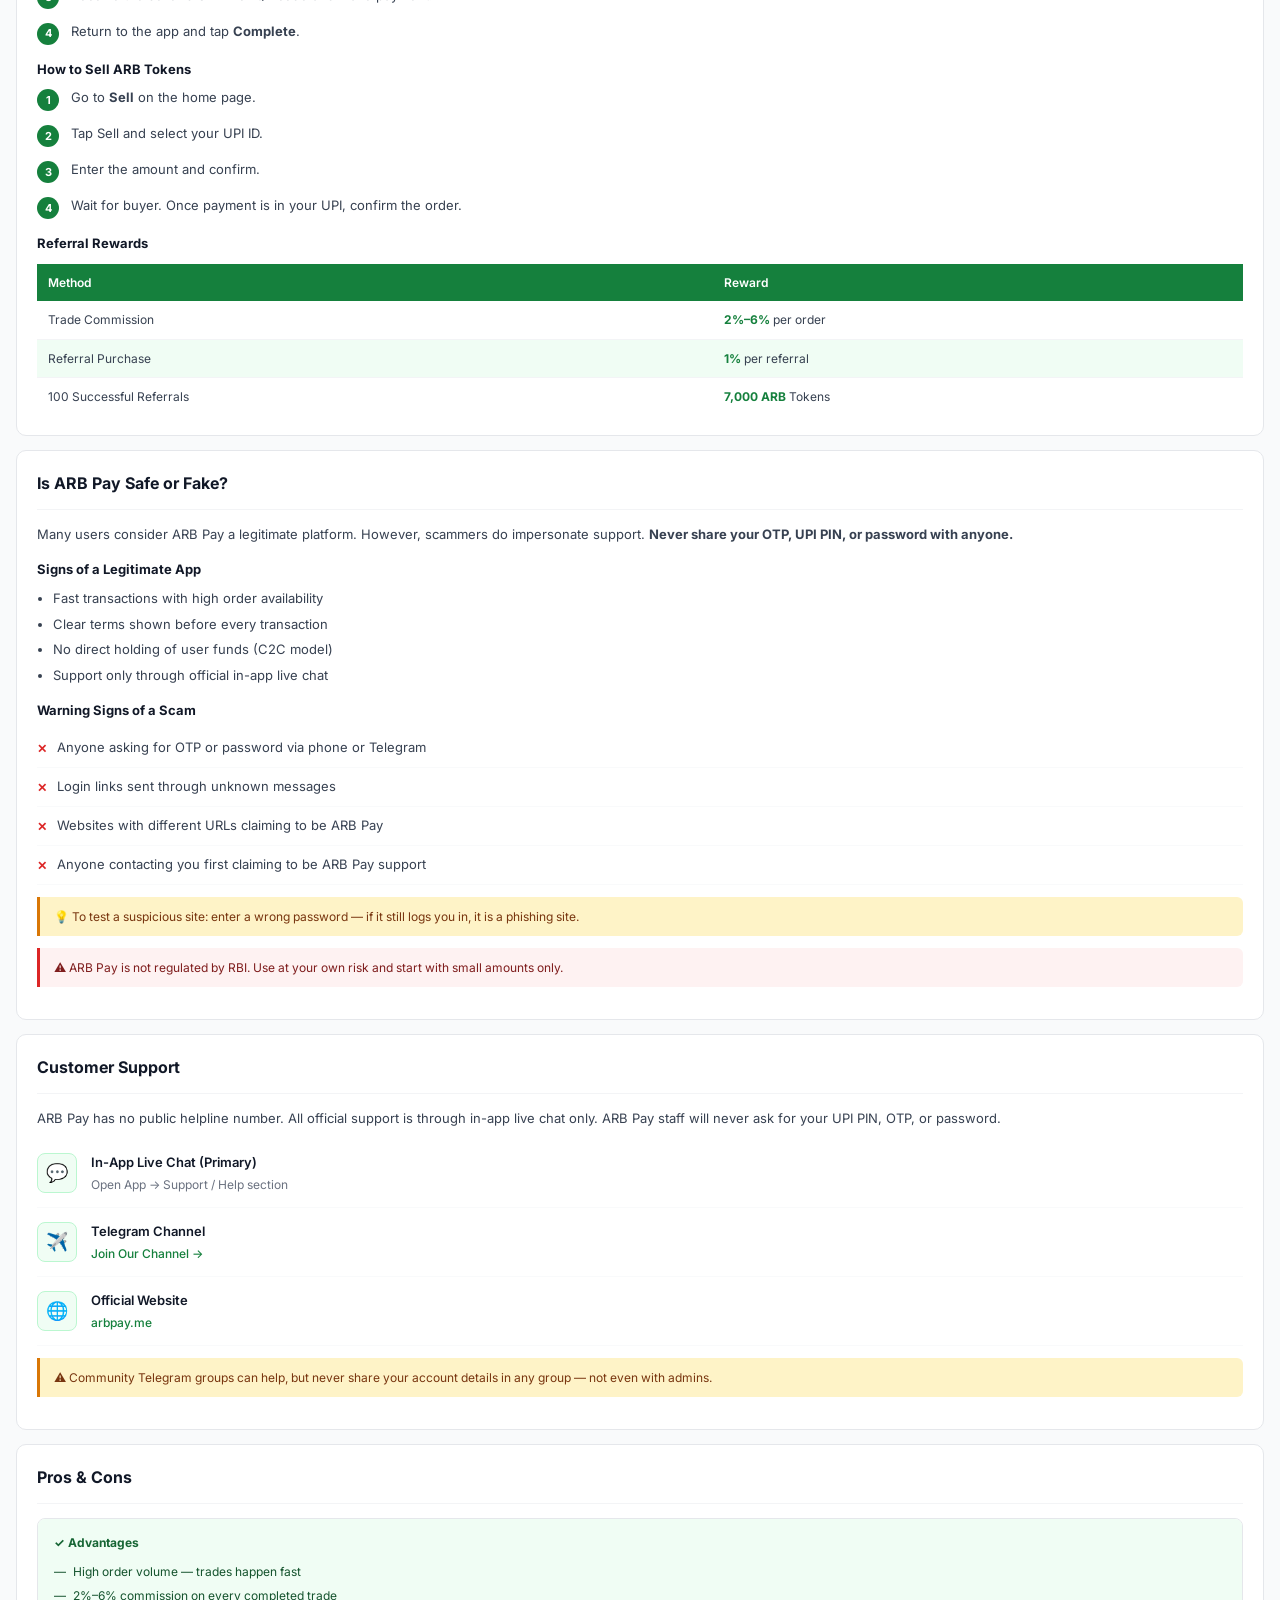
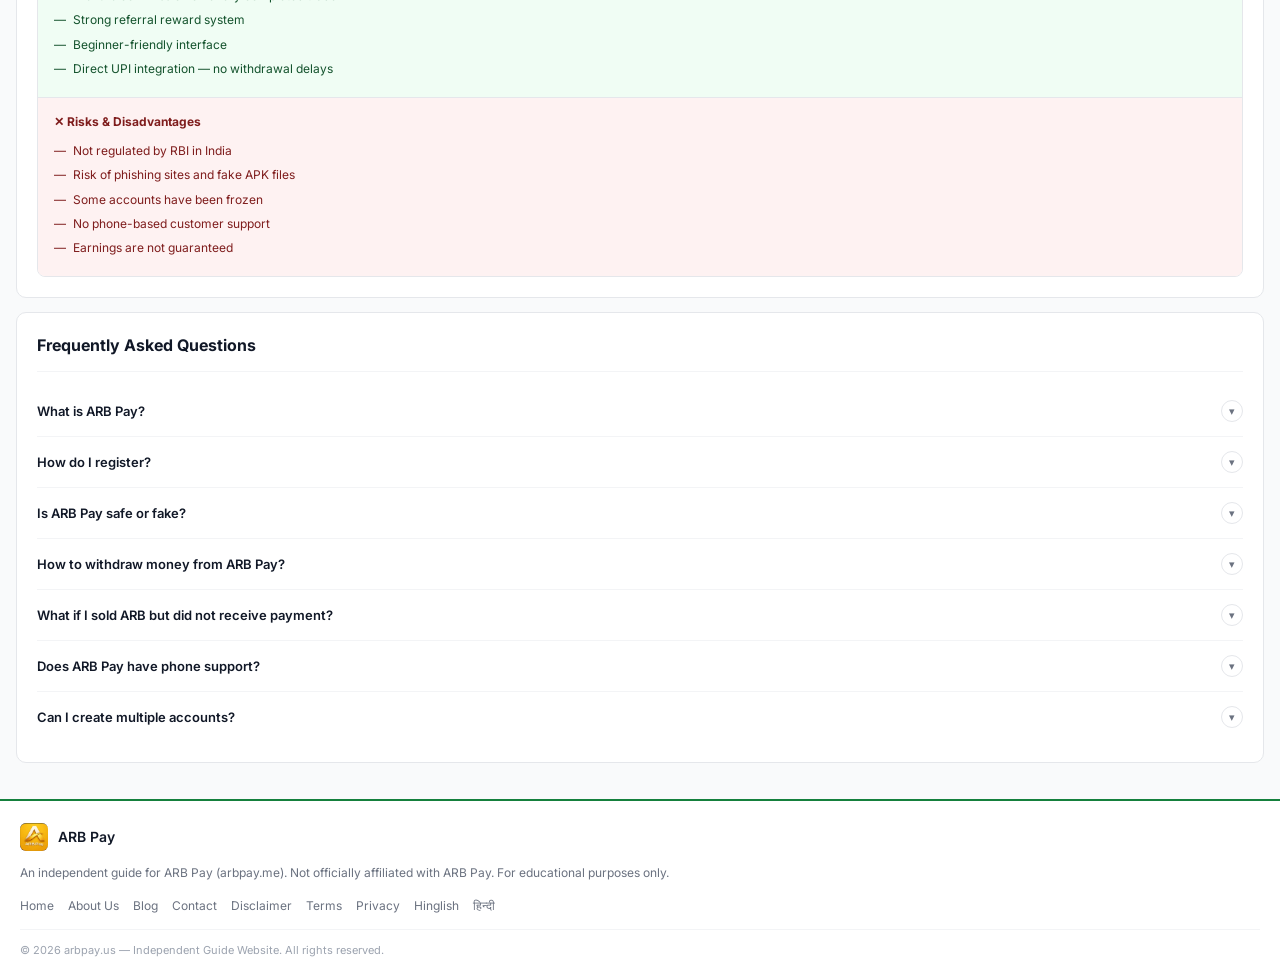
==== commit 2748118d: "Fix logos on all pages" ====
--- a/index.html
+++ b/index.html
@@ -311,7 +311,7 @@
   <div class="footer-brand">
     <div class="footer-logo">
       <!-- ADD LOGO: <img src="images/logo.png" alt="ARB Pay"> -->
-      <span class="footer-logo-text">A</span>
+      <img src="images/logo.png" alt="ARB Pay" class="footer-logo-img">
     </div>
     <span>ARB Pay</span>
   </div>
--- a/css/style.css
+++ b/css/style.css
@@ -108,6 +108,11 @@
   padding: 14px 16px;
   display: flex; align-items: center; gap: 10px;
 }
+.footer-logo-img{
+    width:40px;
+    height:40px;
+    object-fit:contain;
+}
 .drawer-header-logo {
   width: 28px; height: 28px;
   background: rgba(255,255,255,0.2);
